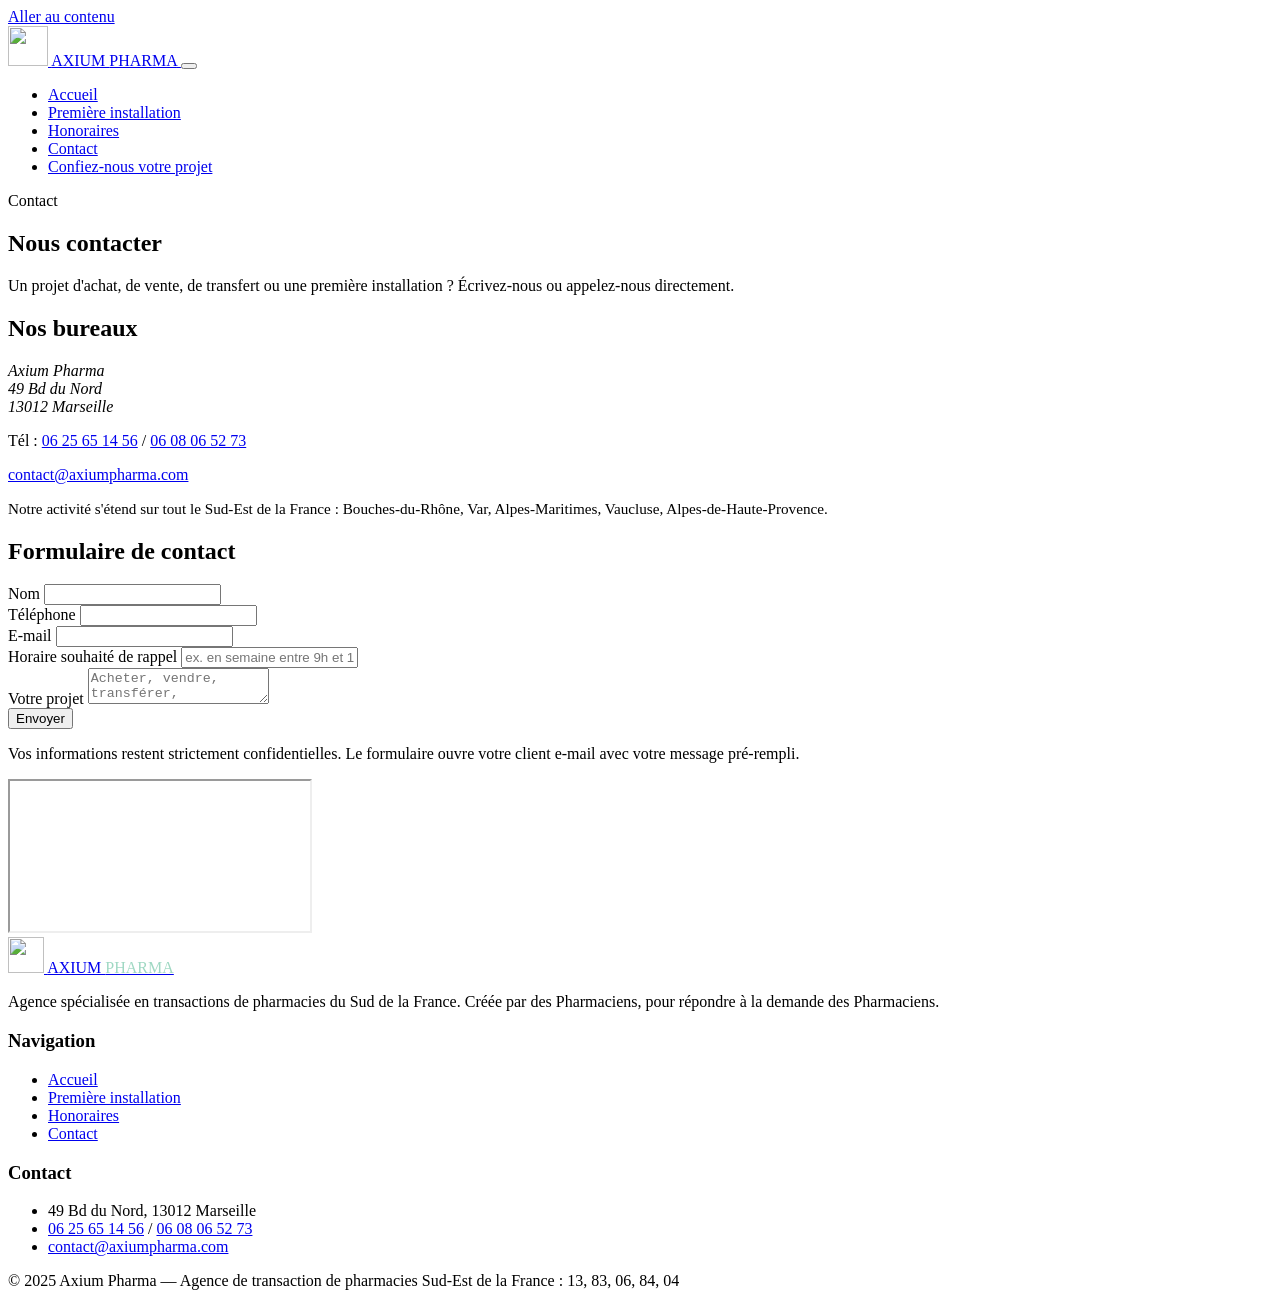
==== contact.html @ 69f53b6e "Add contact.html for contact page This file contains the HTML structure for the contact page, includ" ====
<!DOCTYPE html>
<html lang="fr">
<head>
  <meta charset="UTF-8">
  <meta name="viewport" content="width=device-width, initial-scale=1.0">
  <title>AXIUM PHARMA | Contact</title>
  <meta name="description" content="Contactez Axium Pharma, agence de transaction de pharmacies à Marseille (12ème) : 49 Bd du Nord, 13012 Marseille. Tél : 06 25 65 14 56 / 06 08 06 52 73 — contact@axiumpharma.com">
  <link rel="icon" type="image/svg+xml" href="assets/img/favicon.svg">
  <link rel="preconnect" href="https://fonts.googleapis.com">
  <link rel="preconnect" href="https://fonts.gstatic.com" crossorigin>
  <link href="https://fonts.googleapis.com/css2?family=Fraunces:opsz,wght@9..144,500;9..144,600;9..144,700&family=Inter:wght@400;500;600;700&display=swap" rel="stylesheet">
  <link rel="stylesheet" href="assets/css/style.css">
  <meta property="og:type" content="website">
  <meta property="og:site_name" content="Axium Pharma">
  <meta property="og:title" content="AXIUM PHARMA | Contact">
  <meta property="og:description" content="Contactez Axium Pharma à Marseille : formulaire, téléphone et adresse de nos bureaux.">
  <meta property="og:url" content="https://www.axiumpharma.com/contact">
</head>
<body>
  <a class="skip-link" href="#contenu">Aller au contenu</a>

  <header class="site-header">
    <div class="container header-inner">
      <a class="brand" href="index.html" aria-label="Axium Pharma - Accueil">
        <img src="assets/img/logo.svg" alt="" width="40" height="40">
        <span class="brand-name">AXIUM <span>PHARMA</span></span>
      </a>
      <button class="burger" aria-label="Ouvrir le menu" aria-expanded="false" aria-controls="nav">
        <span></span><span></span><span></span>
      </button>
      <nav class="main-nav" id="nav" aria-label="Navigation principale">
        <ul>
          <li><a href="index.html" data-page="index.html">Accueil</a></li>
          <li><a href="inst.html" data-page="inst.html">Première installation</a></li>
          <li><a href="honoraires.html" data-page="honoraires.html">Honoraires</a></li>
          <li><a href="contact.html" data-page="contact.html">Contact</a></li>
          <li><a class="btn nav-cta" href="contact.html">Confiez-nous votre projet</a></li>
        </ul>
      </nav>
    </div>
  </header>

  <main id="contenu">
    <section class="page-hero">
      <div class="container">
        <p class="eyebrow">Contact</p>
        <h1>Nous contacter</h1>
        <p>Un projet d'achat, de vente, de transfert ou une première installation ? Écrivez-nous ou appelez-nous directement.</p>
      </div>
    </section>

    <section class="section">
      <div class="container">
        <div class="contact-grid">
          <div class="contact-card">
            <h2>Nos bureaux</h2>
            <address>
              Axium Pharma<br>
              49 Bd du Nord<br>
              13012 Marseille
            </address>
            <p class="phones">Tél : <a href="tel:+33625651456">06 25 65 14 56</a> / <a href="tel:+33608065273">06 08 06 52 73</a></p>
            <p><a href="mailto:contact@axiumpharma.com">contact@axiumpharma.com</a></p>
            <p style="margin-top:16px;color:var(--ink-soft);font-size:0.95rem">Notre activité s'étend sur tout le Sud-Est de la France : Bouches-du-Rhône, Var, Alpes-Maritimes, Vaucluse, Alpes-de-Haute-Provence.</p>
          </div>

          <div class="form-card">
            <h2>Formulaire de contact</h2>
            <form id="contact-form" action="mailto:contact@axiumpharma.com" method="post" enctype="text/plain">
              <div class="form-row">
                <div class="field">
                  <label for="nom">Nom</label>
                  <input type="text" id="nom" name="nom" required autocomplete="name">
                </div>
                <div class="field">
                  <label for="telephone">Téléphone</label>
                  <input type="tel" id="telephone" name="telephone" autocomplete="tel">
                </div>
              </div>
              <div class="field">
                <label for="email">E-mail</label>
                <input type="email" id="email" name="email" required autocomplete="email">
              </div>
              <div class="field">
                <label for="horaire">Horaire souhaité de rappel</label>
                <input type="text" id="horaire" name="horaire" placeholder="ex. en semaine entre 9h et 12h">
              </div>
              <div class="field">
                <label for="projet">Votre projet</label>
                <textarea id="projet" name="projet" placeholder="Acheter, vendre, transférer, s'associer, primo-installation…"></textarea>
              </div>
              <button class="btn" type="submit">Envoyer</button>
              <p class="form-note">Vos informations restent strictement confidentielles. Le formulaire ouvre votre client e-mail avec votre message pré-rempli.</p>
              <p class="form-status" id="form-status" role="status"></p>
            </form>
          </div>
        </div>

        <div class="map-frame">
          <iframe title="Carte — 49 Bd du Nord, 13012 Marseille" src="https://maps.google.com/maps?q=49%20Bd%20du%20Nord%2C%2013012%20Marseille&t=&z=15&ie=UTF8&iwloc=&output=embed" loading="lazy" referrerpolicy="no-referrer-when-downgrade"></iframe>
        </div>
      </div>
    </section>
  </main>

  <footer class="site-footer">
    <div class="container">
      <div class="footer-grid">
        <div>
          <a class="brand" href="index.html" aria-label="Axium Pharma - Accueil">
            <img src="assets/img/logo.svg" alt="" width="36" height="36">
            <span class="brand-name">AXIUM <span style="color:#9fd8c3;font-weight:400">PHARMA</span></span>
          </a>
          <p style="margin-top:16px">Agence spécialisée en transactions de pharmacies du Sud de la France. Créée par des Pharmaciens, pour répondre à la demande des Pharmaciens.</p>
        </div>
        <div>
          <h3>Navigation</h3>
          <ul>
            <li><a href="index.html">Accueil</a></li>
            <li><a href="inst.html">Première installation</a></li>
            <li><a href="honoraires.html">Honoraires</a></li>
            <li><a href="contact.html">Contact</a></li>
          </ul>
        </div>
        <div>
          <h3>Contact</h3>
          <ul>
            <li>49 Bd du Nord, 13012 Marseille</li>
            <li><a href="tel:+33625651456">06 25 65 14 56</a> / <a href="tel:+33608065273">06 08 06 52 73</a></li>
            <li><a href="mailto:contact@axiumpharma.com">contact@axiumpharma.com</a></li>
          </ul>
        </div>
      </div>
      <div class="footer-bottom">
        <span>© <span id="year">2025</span> Axium Pharma — Agence de transaction de pharmacies</span>
        <span>Sud-Est de la France : 13, 83, 06, 84, 04</span>
      </div>
    </div>
  </footer>

  <script src="assets/js/main.js"></script>
</body>
</html>
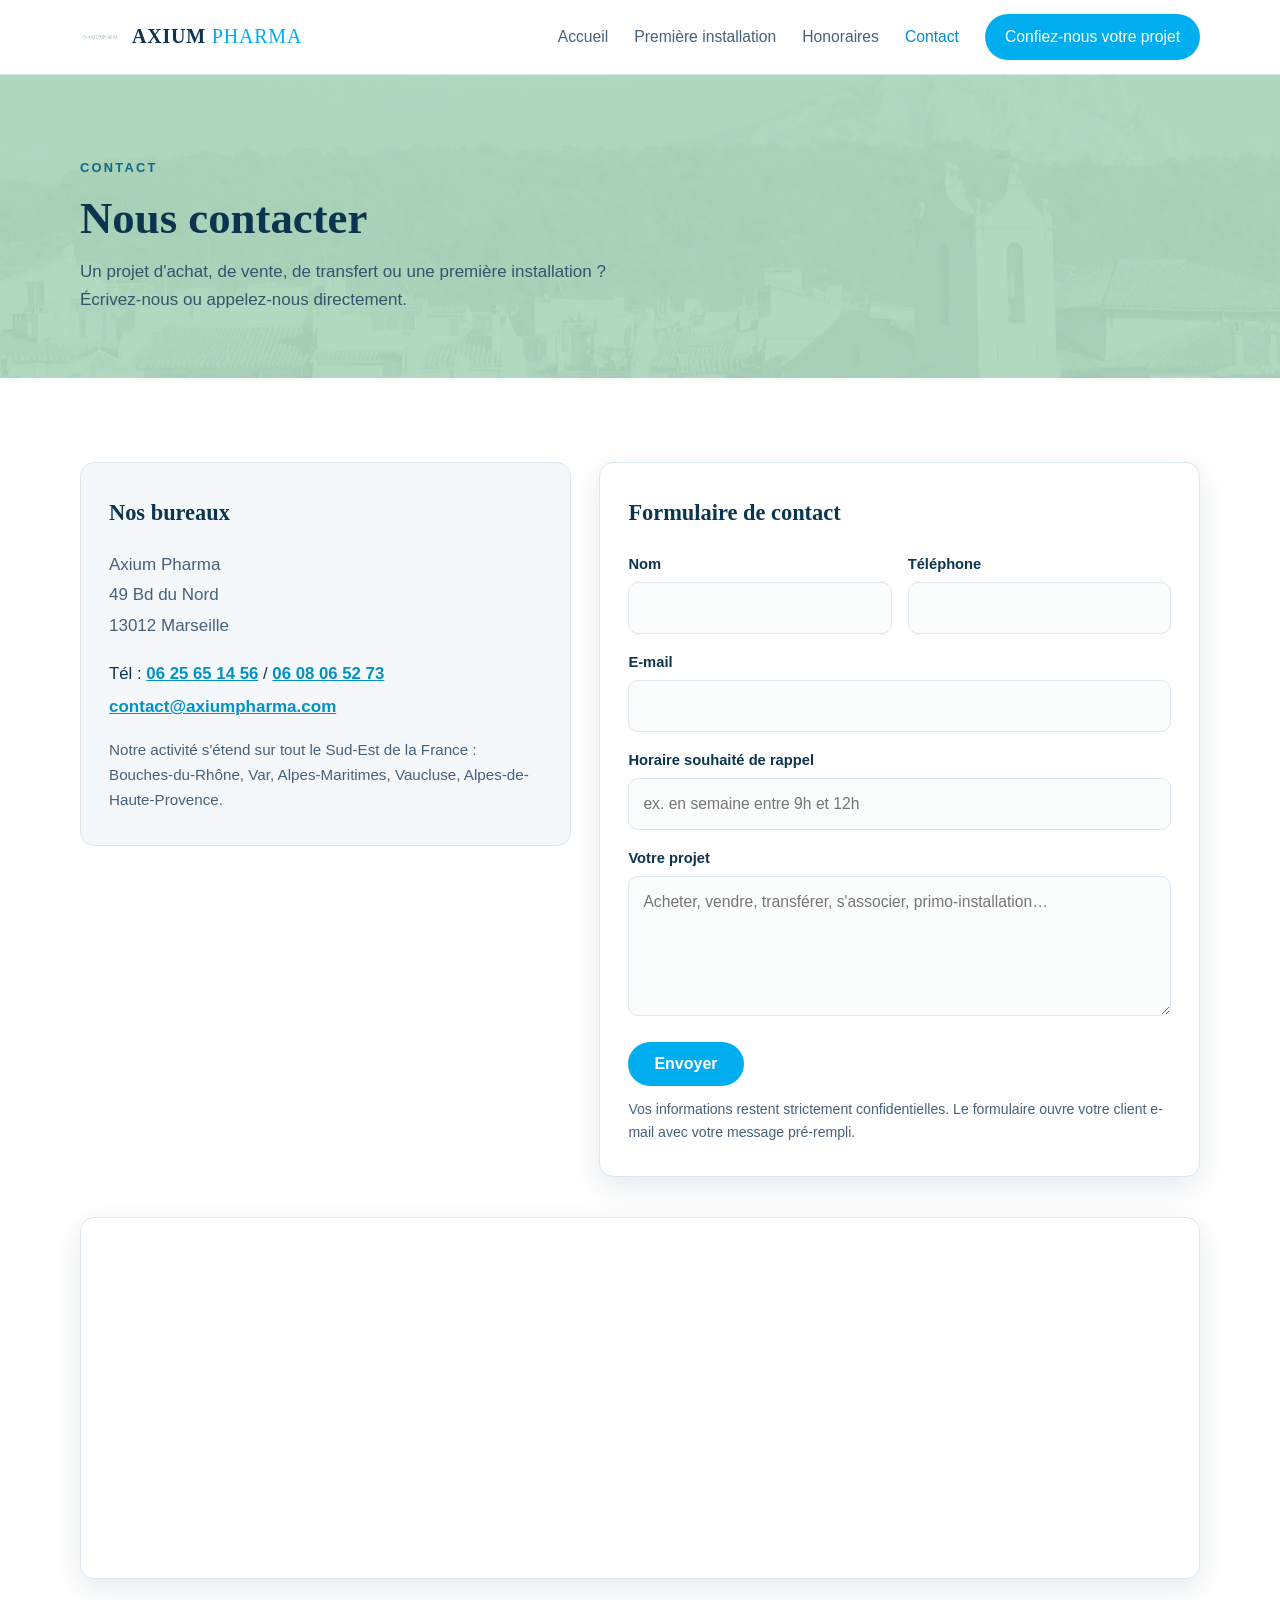
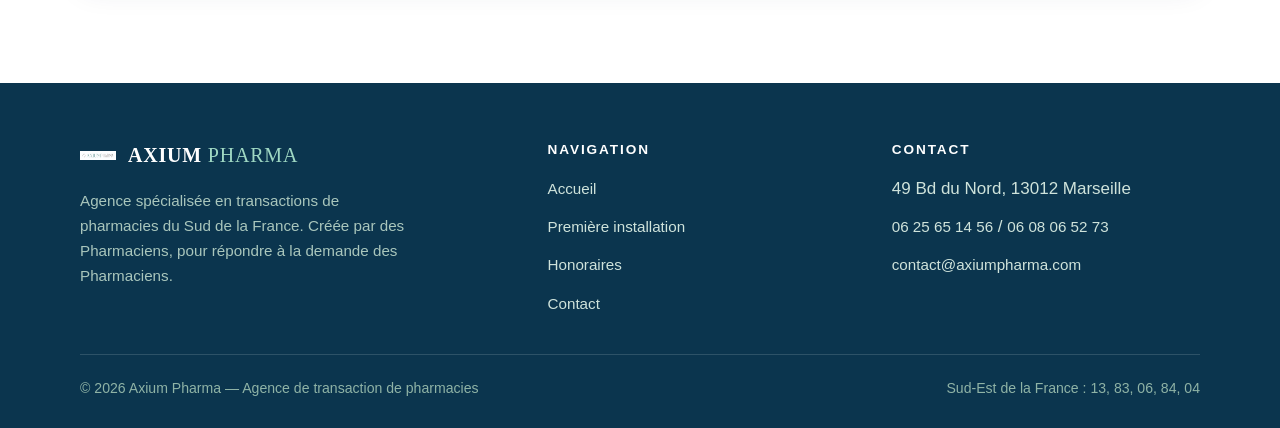
==== commit d5457fa5: "Replace favicon and logo image formats" ====
--- a/contact.html
+++ b/contact.html
@@ -5,7 +5,7 @@
   <meta name="viewport" content="width=device-width, initial-scale=1.0">
   <title>AXIUM PHARMA | Contact</title>
   <meta name="description" content="Contactez Axium Pharma, agence de transaction de pharmacies à Marseille (12ème) : 49 Bd du Nord, 13012 Marseille. Tél : 06 25 65 14 56 / 06 08 06 52 73 — contact@axiumpharma.com">
-  <link rel="icon" type="image/svg+xml" href="assets/img/favicon.svg">
+  <link rel="icon" type="image/jpeg" href="assets/img/logoaxium.jpg">
   <link rel="preconnect" href="https://fonts.googleapis.com">
   <link rel="preconnect" href="https://fonts.gstatic.com" crossorigin>
   <link href="https://fonts.googleapis.com/css2?family=Fraunces:opsz,wght@9..144,500;9..144,600;9..144,700&family=Inter:wght@400;500;600;700&display=swap" rel="stylesheet">
@@ -22,7 +22,7 @@
   <header class="site-header">
     <div class="container header-inner">
       <a class="brand" href="index.html" aria-label="Axium Pharma - Accueil">
-        <img src="assets/img/logo.svg" alt="" width="40" height="40">
+        <img src="assets/img/logoaxium.jpg" alt="Axium Pharma" width="40" height="40">
         <span class="brand-name">AXIUM <span>PHARMA</span></span>
       </a>
       <button class="burger" aria-label="Ouvrir le menu" aria-expanded="false" aria-controls="nav">
@@ -108,7 +108,7 @@
       <div class="footer-grid">
         <div>
           <a class="brand" href="index.html" aria-label="Axium Pharma - Accueil">
-            <img src="assets/img/logo.svg" alt="" width="36" height="36">
+            <img src="assets/img/logoaxium.jpg" alt="Axium Pharma" width="36" height="36">
             <span class="brand-name">AXIUM <span style="color:#9fd8c3;font-weight:400">PHARMA</span></span>
           </a>
           <p style="margin-top:16px">Agence spécialisée en transactions de pharmacies du Sud de la France. Créée par des Pharmaciens, pour répondre à la demande des Pharmaciens.</p>
--- a/assets/css/style.css
+++ b/assets/css/style.css
@@ -0,0 +1,448 @@
+:root {
+  --green: #00aeef;
+  --green-dark: #0092c7;
+  --ink: #0b354e;
+  --ink-soft: #46617a;
+  --bg: #ffffff;
+  --bg-soft: #f4f8fa;
+  --line: #dce6ee;
+  --gold: #a8d5ba;
+  --radius: 14px;
+  --shadow: 0 10px 30px rgba(11, 53, 78, 0.10);
+  --font-head: "Fraunces", "Georgia", serif;
+  --font-body: "Inter", -apple-system, "Segoe UI", Roboto, Helvetica, Arial, sans-serif;
+}
+
+* { margin: 0; padding: 0; box-sizing: border-box; }
+
+html { scroll-behavior: smooth; }
+
+body {
+  font-family: var(--font-body);
+  color: var(--ink);
+  background: var(--bg);
+  line-height: 1.65;
+  font-size: 17px;
+  -webkit-font-smoothing: antialiased;
+}
+
+img { max-width: 100%; height: auto; display: block; }
+
+a { color: var(--green-dark); }
+
+.container { width: min(1120px, 92%); margin: 0 auto; }
+
+.skip-link {
+  position: absolute;
+  left: -9999px;
+  top: 0;
+  background: var(--ink);
+  color: #fff;
+  padding: 10px 16px;
+  z-index: 100;
+}
+.skip-link:focus { left: 12px; top: 12px; }
+
+.site-header {
+  position: sticky;
+  top: 0;
+  z-index: 50;
+  background: rgba(255, 255, 255, 0.92);
+  backdrop-filter: blur(10px);
+  border-bottom: 1px solid var(--line);
+  transition: box-shadow 0.25s ease;
+}
+.site-header.scrolled { box-shadow: var(--shadow); }
+
+.header-inner {
+  display: flex;
+  align-items: center;
+  justify-content: space-between;
+  gap: 16px;
+  padding: 14px 0;
+}
+
+.brand {
+  display: flex;
+  align-items: center;
+  gap: 12px;
+  text-decoration: none;
+  color: var(--ink);
+}
+.brand-name { font-family: var(--font-head); font-size: 1.25rem; font-weight: 700; letter-spacing: 0.04em; }
+.brand-name span { color: var(--green); font-weight: 400; }
+
+.main-nav ul {
+  display: flex;
+  align-items: center;
+  gap: 26px;
+  list-style: none;
+}
+.main-nav a {
+  text-decoration: none;
+  color: var(--ink-soft);
+  font-weight: 500;
+  font-size: 0.98rem;
+}
+.main-nav a:hover, .main-nav a.active { color: var(--green-dark); }
+
+.btn {
+  display: inline-block;
+  background: var(--green);
+  color: #fff !important;
+  text-decoration: none;
+  font-weight: 600;
+  padding: 13px 26px;
+  border-radius: 999px;
+  border: none;
+  cursor: pointer;
+  font-size: 1rem;
+  transition: background 0.2s ease, transform 0.2s ease;
+}
+.btn:hover { background: var(--green-dark); transform: translateY(-1px); }
+.btn.btn-outline {
+  background: transparent;
+  color: var(--green-dark) !important;
+  border: 2px solid var(--green);
+}
+.btn.btn-outline:hover { background: var(--green); color: #fff !important; }
+.btn.btn-light { background: #fff; color: var(--green-dark) !important; }
+.btn.btn-light:hover { background: var(--bg-soft); }
+
+.nav-cta { padding: 10px 20px; font-size: 0.95rem; }
+
+.burger {
+  display: none;
+  background: none;
+  border: none;
+  cursor: pointer;
+  padding: 8px;
+}
+.burger span {
+  display: block;
+  width: 26px;
+  height: 2px;
+  background: var(--ink);
+  margin: 6px 0;
+  transition: 0.25s;
+}
+
+.hero {
+  background:
+    linear-gradient(rgba(168, 213, 186, 0.88), rgba(168, 213, 186, 0.88)),
+    url("../img/fondaxium.png") center/cover no-repeat,
+    #a8d5ba;
+  color: #0b354e;
+  padding: 96px 0 110px;
+}
+}
+.hero .eyebrow {
+  text-transform: uppercase;
+  letter-spacing: 0.18em;
+  font-size: 0.8rem;
+  font-weight: 600;
+  color: #0b6a8a;
+  margin-bottom: 18px;
+}
+.hero h1 {
+  font-family: var(--font-head);
+  font-weight: 600;
+  font-size: clamp(2rem, 4.6vw, 3.3rem);
+  line-height: 1.18;
+  max-width: 19ch;
+  margin-bottom: 20px;
+}
+.hero .sub {
+  font-size: clamp(1.05rem, 1.8vw, 1.3rem);
+  color: #33546b;
+  max-width: 46ch;
+  margin-bottom: 34px;
+}
+.hero-actions { display: flex; flex-wrap: wrap; gap: 14px; }
+
+.section { padding: 84px 0; }
+.section.alt { background: var(--bg-soft); }
+
+.section-head { max-width: 720px; margin-bottom: 46px; }
+.section-head h2, .page-title h1 {
+  font-family: var(--font-head);
+  font-weight: 600;
+  font-size: clamp(1.7rem, 3.2vw, 2.4rem);
+  line-height: 1.22;
+  margin-bottom: 14px;
+}
+.section-head p { color: var(--ink-soft); font-size: 1.06rem; }
+
+.cards {
+  display: grid;
+  grid-template-columns: repeat(auto-fit, minmax(240px, 1fr));
+  gap: 20px;
+}
+.card {
+  background: #fff;
+  border: 1px solid var(--line);
+  border-radius: var(--radius);
+  padding: 28px 24px;
+  box-shadow: 0 4px 14px rgba(16, 49, 43, 0.05);
+  transition: transform 0.2s ease, box-shadow 0.2s ease;
+  display: flex;
+  flex-direction: column;
+  gap: 10px;
+}
+.card:hover { transform: translateY(-4px); box-shadow: var(--shadow); }
+.card h3 { font-family: var(--font-head); font-size: 1.25rem; font-weight: 600; }
+.card p { color: var(--ink-soft); font-size: 0.98rem; flex: 1; }
+.card .card-link { font-weight: 600; text-decoration: none; color: var(--green-dark); }
+.card .card-link::after { content: " →"; }
+
+.card .icon {
+  width: 46px;
+  height: 46px;
+  border-radius: 12px;
+  background: var(--bg-soft);
+  display: grid;
+  place-items: center;
+  margin-bottom: 6px;
+  color: var(--green);
+  font-size: 1.3rem;
+}
+
+.about-grid {
+  display: grid;
+  grid-template-columns: 1.1fr 1fr;
+  gap: 44px;
+  align-items: start;
+}
+.about-grid p { color: var(--ink-soft); margin-bottom: 16px; font-size: 1.05rem; }
+.about-badge {
+  background: var(--ink);
+  color: #fff;
+  border-radius: var(--radius);
+  padding: 34px 30px;
+  text-align: center;
+}
+.about-badge .number {
+  font-family: var(--font-head);
+  font-size: 3.4rem;
+  font-weight: 700;
+  color: #9fd8c3;
+  line-height: 1;
+}
+.about-badge .label { margin-top: 8px; color: #d7e8e1; font-size: 0.98rem; }
+
+.pillars { display: grid; grid-template-columns: repeat(auto-fit, minmax(260px, 1fr)); gap: 20px; }
+.pillar {
+  border-top: 4px solid var(--green);
+  background: #fff;
+  border-radius: 0 0 var(--radius) var(--radius);
+  padding: 26px 24px;
+  border-left: 1px solid var(--line);
+  border-right: 1px solid var(--line);
+  border-bottom: 1px solid var(--line);
+}
+.pillar h3 {
+  text-transform: uppercase;
+  letter-spacing: 0.14em;
+  font-size: 0.9rem;
+  color: var(--green-dark);
+  margin-bottom: 12px;
+}
+.pillar p { color: var(--ink-soft); font-size: 0.98rem; }
+
+.quote {
+  font-family: var(--font-head);
+  font-style: italic;
+  font-size: clamp(1.15rem, 2.2vw, 1.45rem);
+  line-height: 1.5;
+  color: var(--ink);
+  border-left: 4px solid var(--gold);
+  padding: 6px 0 6px 24px;
+  margin: 34px 0;
+}
+
+.check-list { list-style: none; display: grid; gap: 14px; margin: 22px 0 30px; }
+.check-list li {
+  padding-left: 34px;
+  position: relative;
+  color: var(--ink-soft);
+}
+.check-list li strong { color: var(--ink); }
+.check-list li::before {
+  content: "✓";
+  position: absolute;
+  left: 0;
+  top: 0;
+  width: 22px;
+  height: 22px;
+  border-radius: 50%;
+  background: var(--green);
+  color: #fff;
+  font-size: 0.8rem;
+  display: grid;
+  place-items: center;
+}
+
+.cta-band {
+  background: linear-gradient(150deg, var(--green) 0%, var(--green-dark) 100%);
+  color: #fff;
+  border-radius: 20px;
+  padding: 52px 44px;
+  display: flex;
+  flex-wrap: wrap;
+  align-items: center;
+  justify-content: space-between;
+  gap: 24px;
+}
+.cta-band h2 { font-family: var(--font-head); font-size: clamp(1.4rem, 2.6vw, 2rem); margin-bottom: 8px; }
+.cta-band p { color: #d9efe7; max-width: 52ch; }
+
+.page-hero {
+  background:
+    linear-gradient(rgba(168, 213, 186, 0.9), rgba(168, 213, 186, 0.9)),
+    url("../img/fondaxium.png") center/cover no-repeat,
+    #a8d5ba;
+  color: #0b354e;
+  padding: 70px 0 64px;
+}
+.page-hero .eyebrow {
+  text-transform: uppercase;
+  letter-spacing: 0.18em;
+  font-size: 0.8rem;
+  font-weight: 600;
+  color: #0b6a8a;
+  margin-bottom: 14px;
+}
+.page-hero h1 { font-family: var(--font-head); font-size: clamp(1.9rem, 4vw, 2.8rem); font-weight: 600; line-height: 1.2; max-width: 22ch; }
+.page-hero p { color: #33546b; margin-top: 12px; max-width: 60ch; }
+
+.prose { max-width: 780px; }
+.prose p { margin-bottom: 18px; color: var(--ink-soft); font-size: 1.05rem; }
+.prose h2 {
+  font-family: var(--font-head);
+  font-size: 1.5rem;
+  margin: 40px 0 16px;
+}
+.prose ul { margin: 0 0 22px 20px; color: var(--ink-soft); }
+.prose ul li { margin-bottom: 12px; }
+.prose strong { color: var(--ink); }
+
+.contact-grid {
+  display: grid;
+  grid-template-columns: 0.9fr 1.1fr;
+  gap: 28px;
+  align-items: start;
+}
+.contact-card {
+  background: var(--bg-soft);
+  border: 1px solid var(--line);
+  border-radius: var(--radius);
+  padding: 32px 28px;
+}
+.contact-card h2 { font-family: var(--font-head); font-size: 1.4rem; margin-bottom: 18px; }
+.contact-card address { font-style: normal; color: var(--ink-soft); margin-bottom: 18px; line-height: 1.8; }
+.contact-card .phones { font-size: 1.05rem; margin-bottom: 6px; }
+.contact-card a { font-weight: 600; }
+
+.form-card {
+  background: #fff;
+  border: 1px solid var(--line);
+  border-radius: var(--radius);
+  padding: 32px 28px;
+  box-shadow: var(--shadow);
+}
+.form-card h2 { font-family: var(--font-head); font-size: 1.4rem; margin-bottom: 20px; }
+.form-row { display: grid; grid-template-columns: 1fr 1fr; gap: 16px; }
+.field { margin-bottom: 16px; }
+.field label { display: block; font-weight: 600; font-size: 0.92rem; margin-bottom: 6px; }
+.field input, .field textarea {
+  width: 100%;
+  padding: 12px 14px;
+  border: 1px solid var(--line);
+  border-radius: 10px;
+  font: inherit;
+  font-size: 0.98rem;
+  background: #fbfdfc;
+  color: var(--ink);
+}
+.field input:focus, .field textarea:focus {
+  outline: 2px solid rgba(14, 124, 91, 0.35);
+  border-color: var(--green);
+}
+.field textarea { min-height: 140px; resize: vertical; }
+.form-note { font-size: 0.88rem; color: var(--ink-soft); margin-top: 12px; }
+.form-status { margin-top: 12px; font-weight: 600; color: var(--green-dark); display: none; }
+
+.map-frame {
+  margin-top: 40px;
+  border-radius: var(--radius);
+  overflow: hidden;
+  border: 1px solid var(--line);
+  box-shadow: var(--shadow);
+}
+.map-frame iframe { width: 100%; height: 360px; border: 0; display: block; }
+
+.site-footer {
+  background: var(--ink);
+  color: #cfe3db;
+  padding: 56px 0 28px;
+  margin-top: 20px;
+}
+.footer-grid {
+  display: grid;
+  grid-template-columns: 1.4fr 1fr 1fr;
+  gap: 36px;
+  margin-bottom: 36px;
+}
+.site-footer .brand-name { color: #fff; }
+.site-footer p { font-size: 0.95rem; color: #a9c6bc; max-width: 40ch; }
+.site-footer h3 {
+  color: #fff;
+  font-size: 0.85rem;
+  text-transform: uppercase;
+  letter-spacing: 0.14em;
+  margin-bottom: 14px;
+}
+.site-footer ul { list-style: none; display: grid; gap: 10px; }
+.site-footer a { color: #cfe3db; text-decoration: none; font-size: 0.95rem; }
+.site-footer a:hover { color: #fff; }
+.footer-bottom {
+  border-top: 1px solid rgba(255, 255, 255, 0.14);
+  padding-top: 22px;
+  display: flex;
+  flex-wrap: wrap;
+  gap: 10px;
+  justify-content: space-between;
+  font-size: 0.88rem;
+  color: #8fb3a6;
+}
+
+@media (max-width: 900px) {
+  .about-grid, .contact-grid, .footer-grid { grid-template-columns: 1fr; }
+  .main-nav {
+    position: absolute;
+    top: 100%;
+    left: 0;
+    right: 0;
+    background: #fff;
+    border-bottom: 1px solid var(--line);
+    box-shadow: var(--shadow);
+    display: none;
+  }
+  .main-nav.open { display: block; }
+  .main-nav ul { flex-direction: column; align-items: flex-start; gap: 0; padding: 10px 4%; }
+  .main-nav li { width: 100%; }
+  .main-nav a { display: block; padding: 13px 6px; border-bottom: 1px solid var(--line); }
+  .main-nav .nav-cta { margin: 12px 6px 16px; display: inline-block; }
+  .burger { display: block; }
+  .burger.open span:nth-child(1) { transform: translateY(8px) rotate(45deg); }
+  .burger.open span:nth-child(2) { opacity: 0; }
+  .burger.open span:nth-child(3) { transform: translateY(-8px) rotate(-45deg); }
+  .hero { padding: 70px 0 84px; }
+  .section { padding: 64px 0; }
+}
+
+@media (max-width: 560px) {
+  .form-row { grid-template-columns: 1fr; }
+  .cta-band { padding: 38px 26px; }
+  .header-cta-desktop { display: none; }
+}
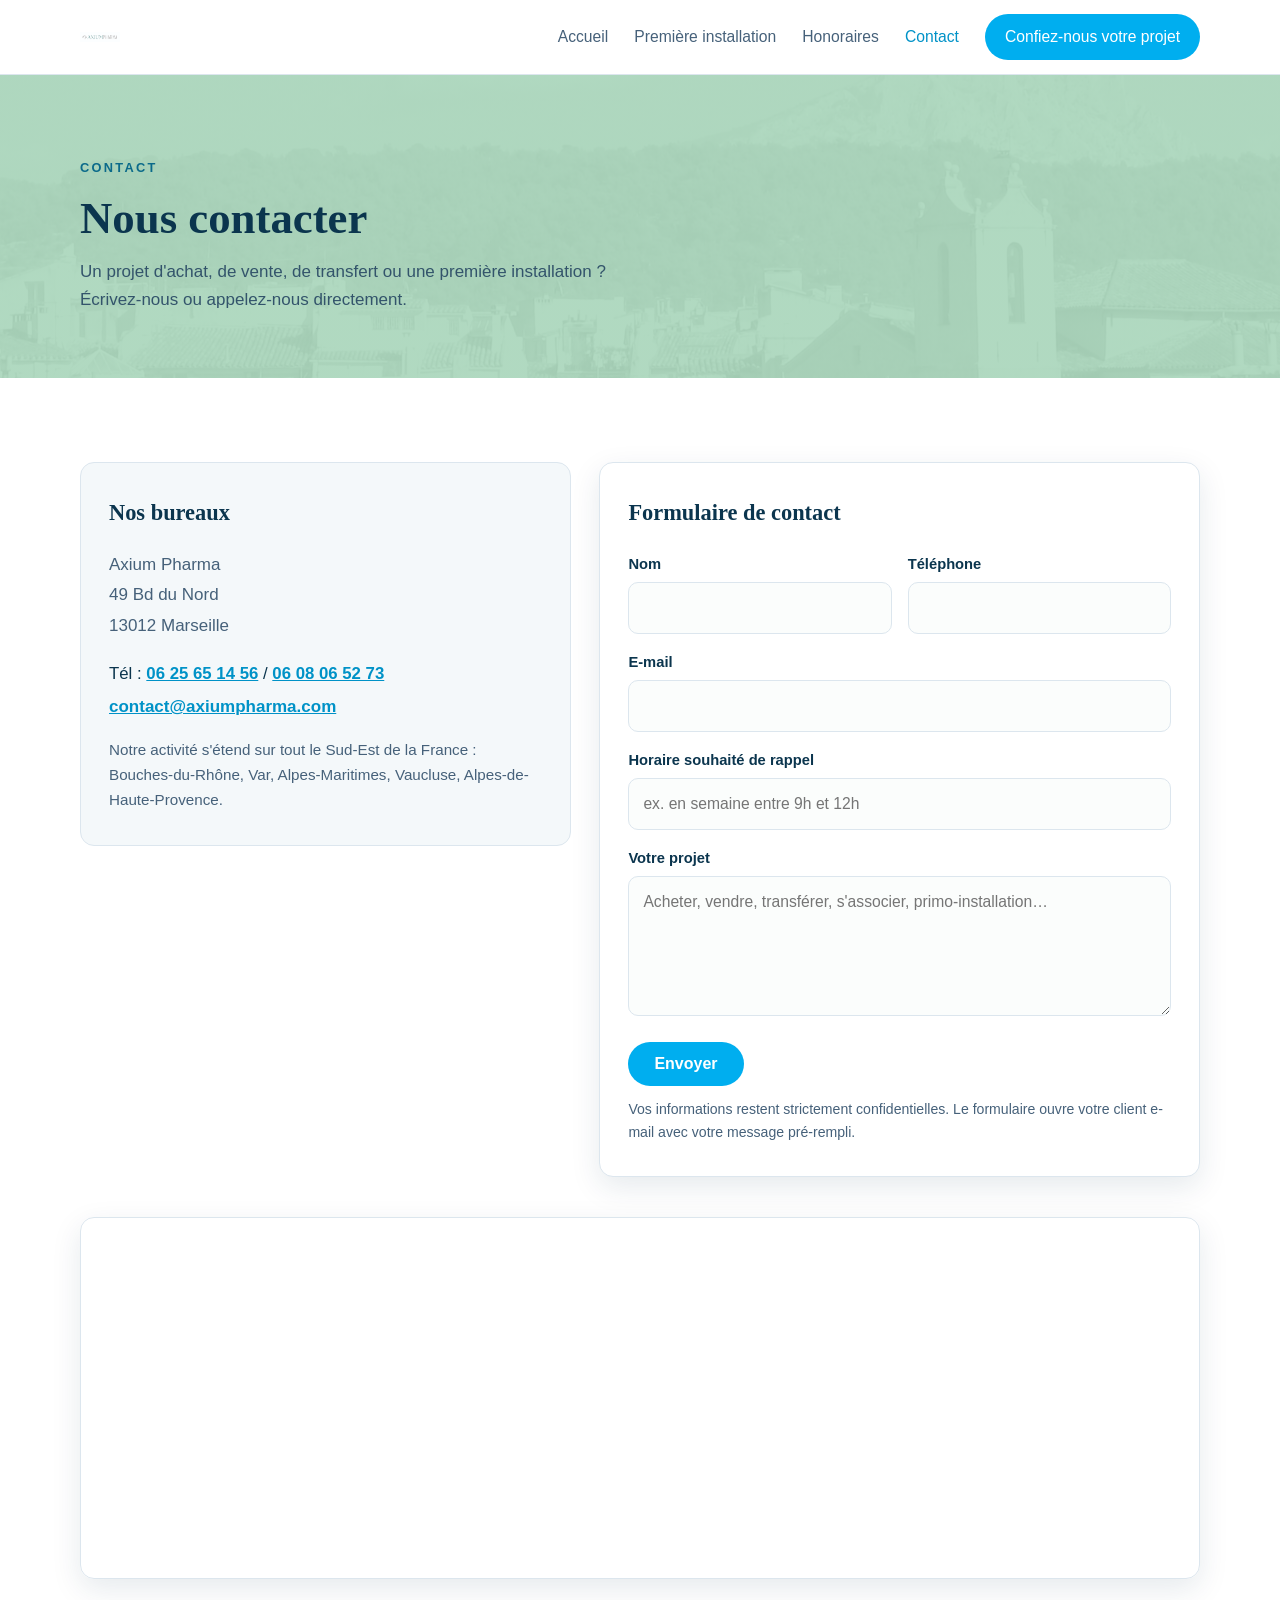
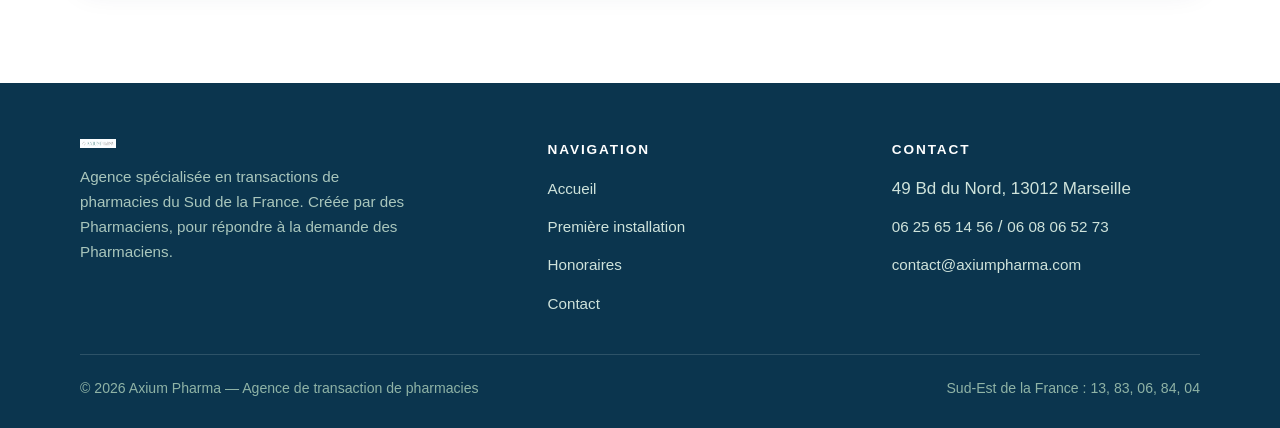
==== commit 0d803abc: "Update contact.html" ====
--- a/contact.html
+++ b/contact.html
@@ -23,7 +23,6 @@
     <div class="container header-inner">
       <a class="brand" href="index.html" aria-label="Axium Pharma - Accueil">
         <img src="assets/img/logoaxium.jpg" alt="Axium Pharma" width="40" height="40">
-        <span class="brand-name">AXIUM <span>PHARMA</span></span>
       </a>
       <button class="burger" aria-label="Ouvrir le menu" aria-expanded="false" aria-controls="nav">
         <span></span><span></span><span></span>
@@ -109,7 +108,6 @@
         <div>
           <a class="brand" href="index.html" aria-label="Axium Pharma - Accueil">
             <img src="assets/img/logoaxium.jpg" alt="Axium Pharma" width="36" height="36">
-            <span class="brand-name">AXIUM <span style="color:#9fd8c3;font-weight:400">PHARMA</span></span>
           </a>
           <p style="margin-top:16px">Agence spécialisée en transactions de pharmacies du Sud de la France. Créée par des Pharmaciens, pour répondre à la demande des Pharmaciens.</p>
         </div>
